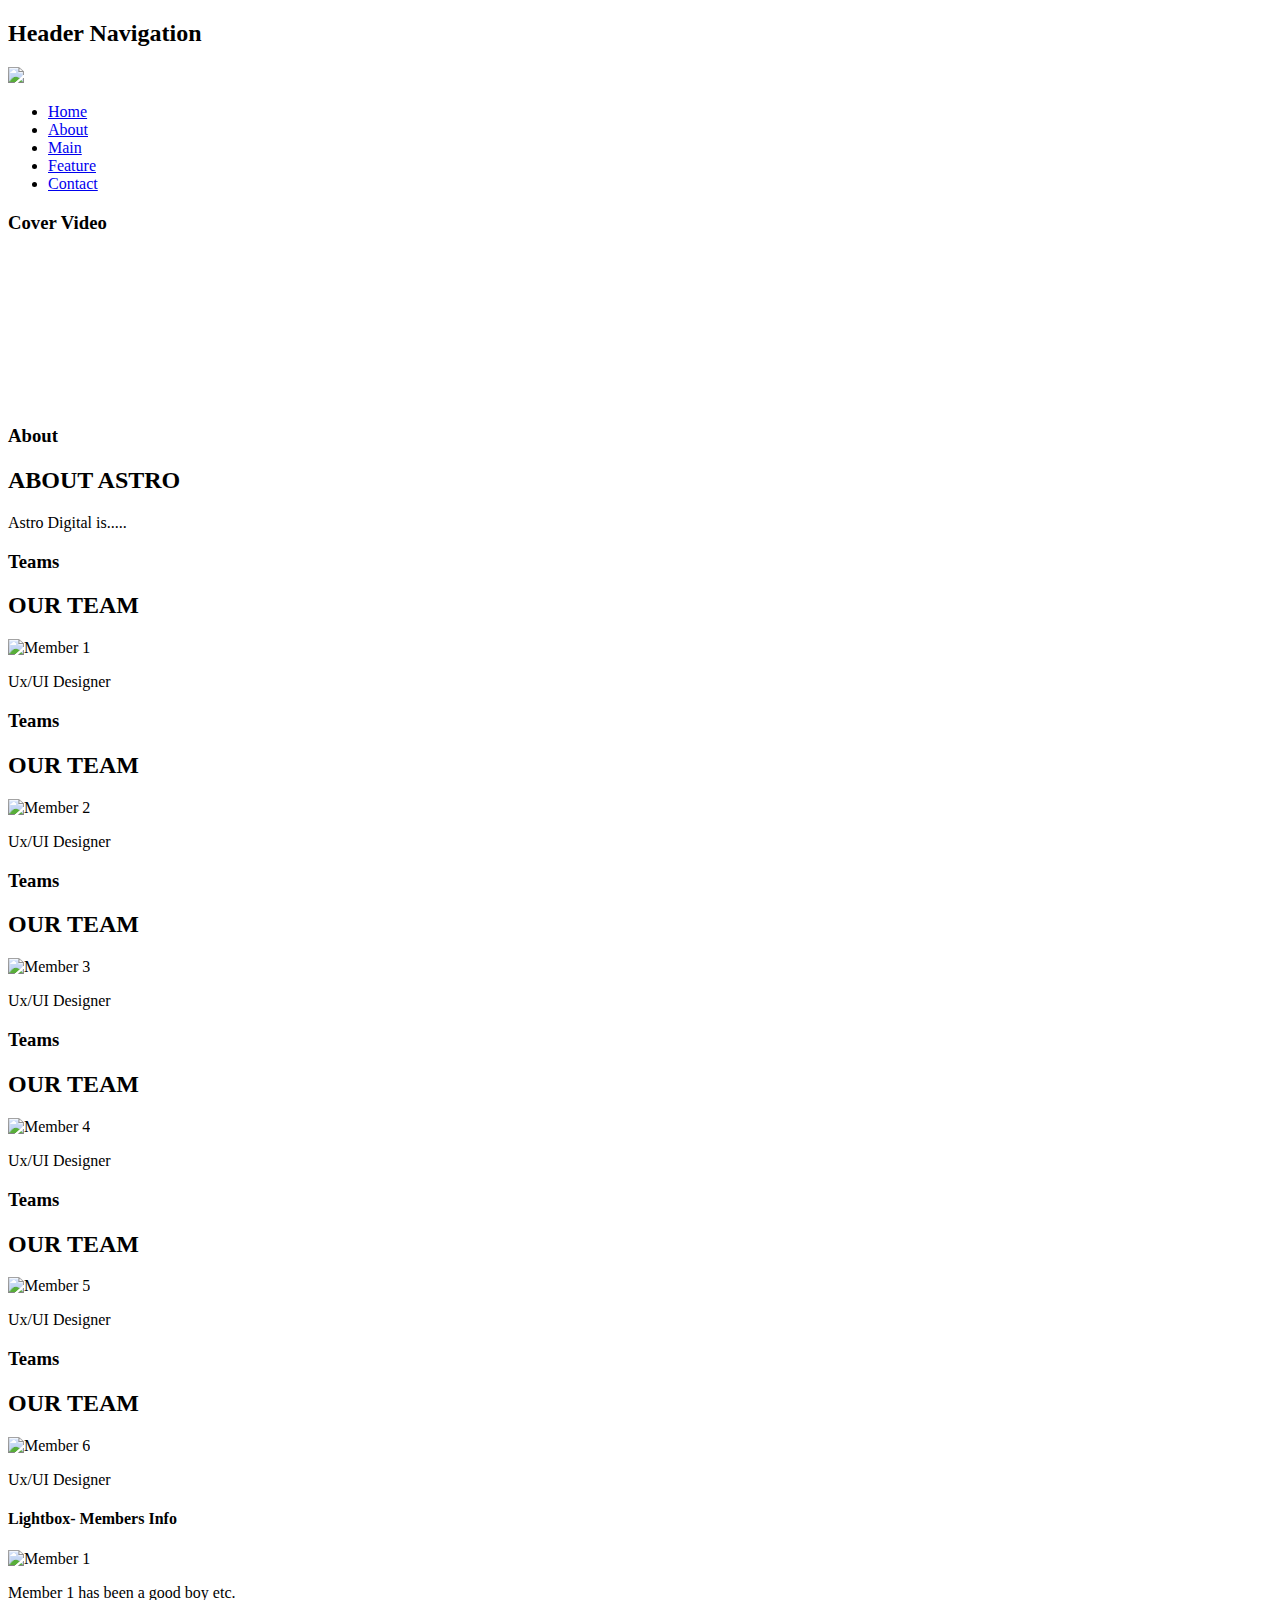
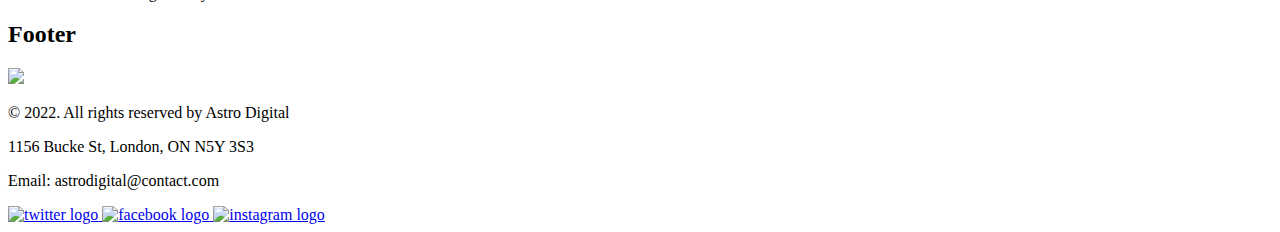
==== about.html @ aed61c54 "created some html files 2" ====
<!DOCTYPE html>
<html lang="en">
<head>
    <meta charset="UTF-8">
    <meta http-equiv="X-UA-Compatible" content="IE=edge">
    <meta name="viewport" content="width=device-width, initial-scale=1.0">
    <title>Astro Digital Home</title>
    <link rel="stylesheet" href="css/main.css">
</head>

<!-- this is all just rough html from my memory, 
    you can change anything in here that you need to get it all working as intended -->

    <!-- as long as it mostly looks like the wireframe (but with colour)
    we should be ok -->

    <!-- Look at the wireframe to build other pages, should be in discord -->

<body>
    <div>
    <header>
        <nav id="mainNav">
            <h2 class="hidden">Header Navigation</h2>
            <div id="Logo">
                <img src="images/main_logo">
            </div>
            <ul class="navList">
                <li> <a class="navLink selected" href="index.html">Home</a> </li>
                <li> <a class="navLink" href="about.html">About</a> </li>
                <li> <a class="navLink" href="main.html">Main</a> </li>
                <li> <a class="navLink" href="feature.html">Feature</a> </li>
                <li> <a class="navLink" href="contact.html">Contact</a> </li>
            </ul>
        </nav>
    </header>
    </div>

    <main>
        <div>
            <h3 class="hidden">Cover Video</h3>
            <section class="Video">
                <video src="assets/Ad.mp4"></video>
            </section>
        </div>

        <div>
            <h3 class="hidden">About </h3>
            <h2>ABOUT ASTRO</h2>
            <section class="Info">
                <p>Astro Digital is.....</p>
            </section>
        </div>

        <div>
            <h3 class="hidden">Teams</h3>
            <h2>OUR TEAM</h2>
            <section class="Members">
                <img src="" alt="Member 1">
                <p>Ux/UI Designer</p>
            </section>
        </div>

         <div>
            <h3 class="hidden">Teams</h3>
            <h2>OUR TEAM</h2>
            <section class="Members">
                <img src="" alt="Member 2">
                <p>Ux/UI Designer</p>
            </section>
        </div>

         <div>
            <h3 class="hidden">Teams</h3>
            <h2>OUR TEAM</h2>
            <section class="Members">
                <img src="" alt="Member 3">
                <p>Ux/UI Designer</p>
            </section>
        </div>

         <div>
            <h3 class="hidden">Teams</h3>
            <h2>OUR TEAM</h2>
            <section class="Members">
                <img src="" alt="Member 4">
                <p>Ux/UI Designer</p>
            </section>
        </div>

         <div>
            <h3 class="hidden">Teams</h3>
            <h2>OUR TEAM</h2>
            <section class="Members">
                <img src="" alt="Member 5">
                <p>Ux/UI Designer</p>
            </section>
        </div>

         <div>
            <h3 class="hidden">Teams</h3>
            <h2>OUR TEAM</h2>
            <section class="Members">
                <img src="" alt="Member 6">
                <p>Ux/UI Designer</p>
            </section>
        </div>


        <!--Lightbox div -->
        <div>
            <h4 class="hidden">Lightbox- Members Info</h4>
            <section>
                <img src="" alt="Member 1">
                <p>Member 1 has been a good boy etc.</p>
            </section>
        </div>

        
  
    </main>

    <footer>
        <h2 class="hidden"> Footer </h2>

        <section>
        <img src="images/main_logo">
        </section>

        <section>
            <p> © 2022. All rights reserved by Astro Digital </p>
            <p> 1156 Bucke St, London, ON N5Y 3S3 </p>
            <p> Email: astrodigital@contact.com </p>
        </section>

        <section> <!-- Social logos aligned on the footer -->
                <a class="social" href="https://twitter.com/">
                    <img src="./images/twitter.svg" alt="twitter logo">
                </a>
                <a class="social" href="https://facebook.com/">
                    <img src="./images/facebook.svg" alt="facebook logo">
                </a>
                <a class="social" href="https://instagram.com/">
                    <img src="./images/instagram.svg" alt="instagram logo">
                </a>
        </section>

    </footer>

    <script src="js/main.js"></script>
</body>
</html>
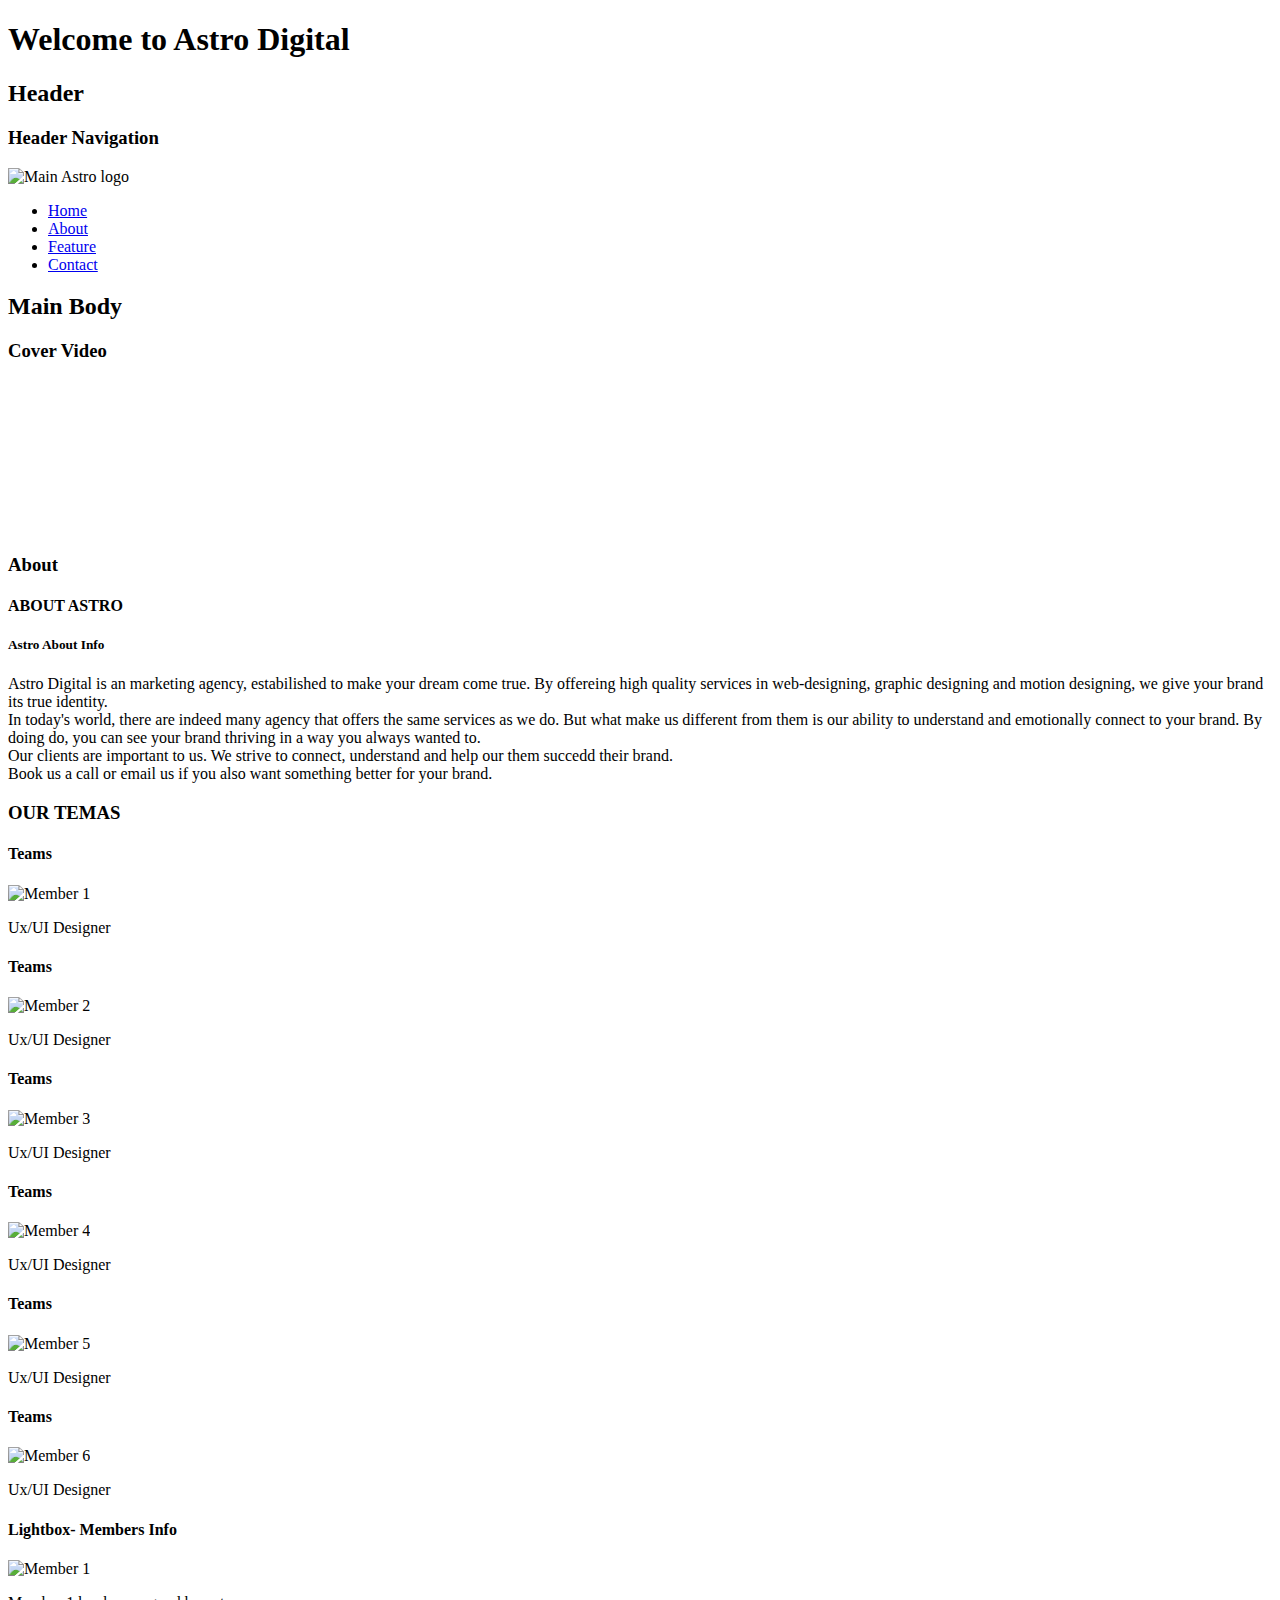
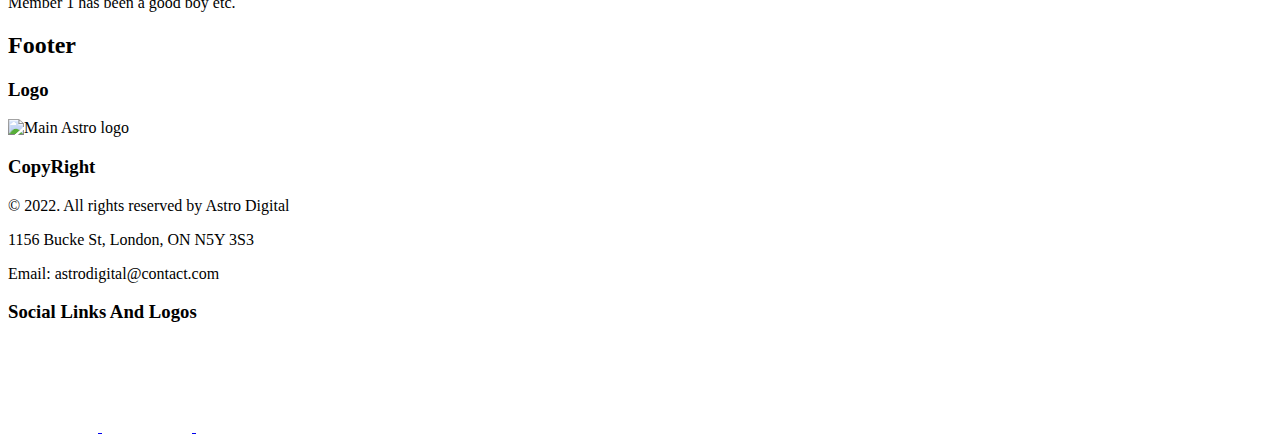
==== commit 0628e426: "added HTMl" ====
--- a/about.html
+++ b/about.html
@@ -17,132 +17,139 @@
     <!-- Look at the wireframe to build other pages, should be in discord -->
 
 <body>
-    <div>
+    <h1>Welcome to Astro Digital</h1>
     <header>
+        <h2 class="hidden">Header</h2>
         <nav id="mainNav">
-            <h2 class="hidden">Header Navigation</h2>
+            <h3 class="hidden">Header Navigation</h3>
             <div id="Logo">
-                <img src="images/main_logo">
+                <img src="images/main_logo" alt="Main Astro logo">
             </div>
             <ul class="navList">
                 <li> <a class="navLink selected" href="index.html">Home</a> </li>
                 <li> <a class="navLink" href="about.html">About</a> </li>
-                <li> <a class="navLink" href="main.html">Main</a> </li>
                 <li> <a class="navLink" href="feature.html">Feature</a> </li>
                 <li> <a class="navLink" href="contact.html">Contact</a> </li>
             </ul>
         </nav>
     </header>
-    </div>
 
     <main>
+        <h2 class="hidden">Main Body</h2>
+
         <div>
-            <h3 class="hidden">Cover Video</h3>
             <section class="Video">
+                <h3 class="hidden">Cover Video</h3>
                 <video src="assets/Ad.mp4"></video>
             </section>
         </div>
 
         <div>
             <h3 class="hidden">About </h3>
-            <h2>ABOUT ASTRO</h2>
+            <h4>ABOUT ASTRO</h4>
             <section class="Info">
-                <p>Astro Digital is.....</p>
+                <h5 class="hidden">Astro About Info</h5>
+                <p>Astro Digital is an marketing agency, estabilished to make your dream come true. By offereing high quality services in web-designing, graphic designing and motion designing, we give your brand its true identity. 
+                <br>In today's world, there are indeed many agency that offers the same services as we do. But what make us different from them is our ability to understand and emotionally connect to your brand. By doing do, you can see your brand thriving in a way you always wanted to.
+                <br>Our clients are important to us.
+                We strive to connect, understand and help our them  succedd their brand. <br>Book us a call or email us if you also want something better for your brand.  </p>
             </section>
         </div>
 
-        <div>
-            <h3 class="hidden">Teams</h3>
-            <h2>OUR TEAM</h2>
-            <section class="Members">
-                <img src="" alt="Member 1">
-                <p>Ux/UI Designer</p>
-            </section>
-        </div>
+        <!--Team Info Section -->
+        <section>
+            <h3>OUR TEMAS</h3>
+            <div>
+                <section class="Members">
+                    <h4 class="hidden">Teams</h4>
+                    <img src="teams/immama_ayoub/imma" alt="Member 1">
+                    <p>Ux/UI Designer</p>
+                </section>
+            </div>
 
-         <div>
-            <h3 class="hidden">Teams</h3>
-            <h2>OUR TEAM</h2>
-            <section class="Members">
-                <img src="" alt="Member 2">
-                <p>Ux/UI Designer</p>
-            </section>
-        </div>
+             <div>
+                <section class="Members">
+                    <h4 class="hidden">Teams</h4>
+                    <img src="images/motion_1" alt="Member 2">
+                    <p>Ux/UI Designer</p>
+                </section>
+            </div>
 
-         <div>
-            <h3 class="hidden">Teams</h3>
-            <h2>OUR TEAM</h2>
-            <section class="Members">
-                <img src="" alt="Member 3">
-                <p>Ux/UI Designer</p>
-            </section>
-        </div>
+            <div>
+                <section class="Members">
+                    <h4 class="hidden">Teams</h4>
+                    <img src="images/motion_1" alt="Member 3">
+                    <p>Ux/UI Designer</p>
+                </section>
+            </div>
 
-         <div>
-            <h3 class="hidden">Teams</h3>
-            <h2>OUR TEAM</h2>
-            <section class="Members">
-                <img src="" alt="Member 4">
-                <p>Ux/UI Designer</p>
-            </section>
-        </div>
+             <div>
+                <section class="Members">
+                    <h4 class="hidden">Teams</h4>
+                    <img src="images/motion_1" alt="Member 4">
+                    <p>Ux/UI Designer</p>
+                </section>
+            </div>
 
-         <div>
-            <h3 class="hidden">Teams</h3>
-            <h2>OUR TEAM</h2>
-            <section class="Members">
-                <img src="" alt="Member 5">
-                <p>Ux/UI Designer</p>
-            </section>
-        </div>
+             <div>
+                <section class="Members">
+                    <h4 class="hidden">Teams</h4>
+                    <img src="images/motion_1" alt="Member 5">
+                    <p>Ux/UI Designer</p>
+                </section>
+            </div>
 
-         <div>
-            <h3 class="hidden">Teams</h3>
-            <h2>OUR TEAM</h2>
-            <section class="Members">
-                <img src="" alt="Member 6">
-                <p>Ux/UI Designer</p>
-            </section>
-        </div>
+             <div>
+                <section class="Members">
+                    <h4 class="hidden">Teams</h4>
+                    <img src="images/motion_1" alt="Member 6">
+                    <p>Ux/UI Designer</p>
+                </section>
+            </div>
+            
+        </section>
+  
 
 
         <!--Lightbox div -->
         <div>
-            <h4 class="hidden">Lightbox- Members Info</h4>
             <section>
-                <img src="" alt="Member 1">
+                <h4 class="hidden">Lightbox- Members Info</h4>
+                <img src="images/motion_1" alt="Member 1">
                 <p>Member 1 has been a good boy etc.</p>
             </section>
         </div>
+    </main>
 
-        
-  
-    </main>
 
     <footer>
         <h2 class="hidden"> Footer </h2>
 
         <section>
-        <img src="images/main_logo">
+            <h3 class="hidden">Logo</h3>
+            <img src="images/main_logo" alt="Main Astro logo">
         </section>
 
         <section>
+            <h3 class="hidden">CopyRight</h3>
             <p> © 2022. All rights reserved by Astro Digital </p>
             <p> 1156 Bucke St, London, ON N5Y 3S3 </p>
             <p> Email: astrodigital@contact.com </p>
         </section>
 
-        <section> <!-- Social logos aligned on the footer -->
+        <section><!-- Social logos aligned on the footer -->
+            <h3 class="hidden">Social Links And Logos</h3>
                 <a class="social" href="https://twitter.com/">
-                    <img src="./images/twitter.svg" alt="twitter logo">
+                    <img src="assets/twitter.svg" alt="twitter logo">
                 </a>
                 <a class="social" href="https://facebook.com/">
-                    <img src="./images/facebook.svg" alt="facebook logo">
+                    <img src="assets/face.svg" alt="facebook logo">
                 </a>
                 <a class="social" href="https://instagram.com/">
-                    <img src="./images/instagram.svg" alt="instagram logo">
+                    <img src="assets/insta.svg" alt="instagram logo">
                 </a>
         </section>
+
 
     </footer>
 
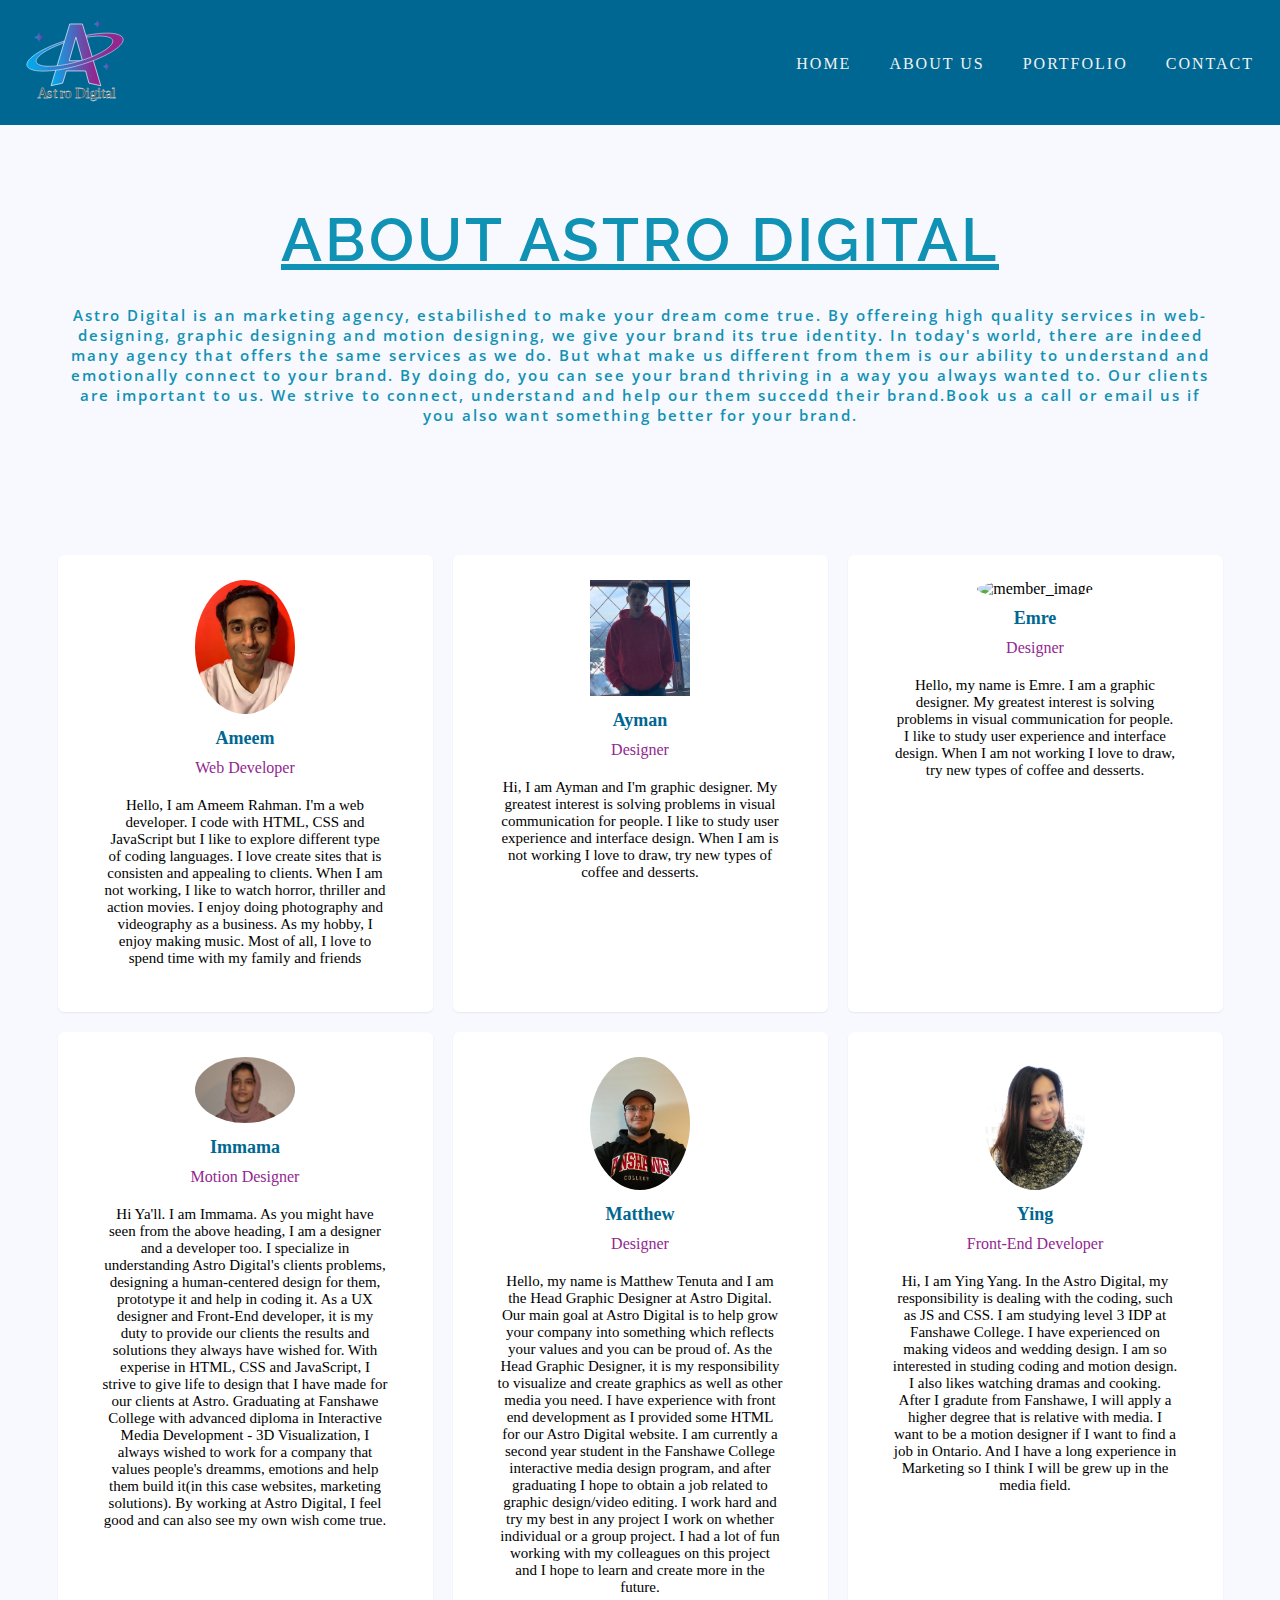
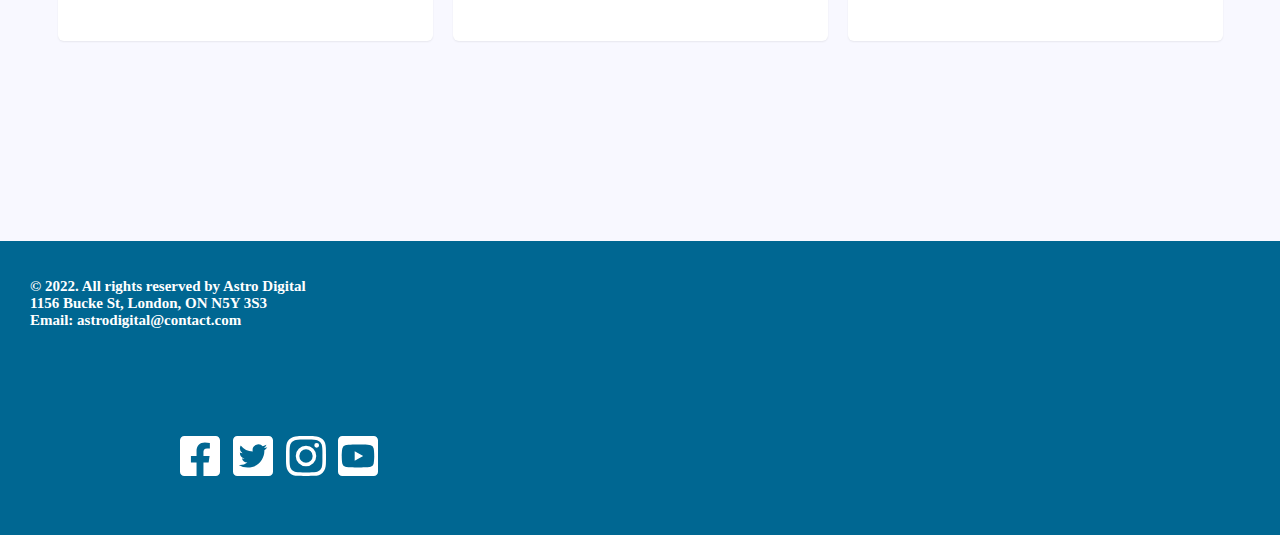
==== commit 91961078: "well, were done" ====
--- a/about.html
+++ b/about.html
@@ -1,158 +1,146 @@
 <!DOCTYPE html>
 <html lang="en">
-<head>
-    <meta charset="UTF-8">
-    <meta http-equiv="X-UA-Compatible" content="IE=edge">
-    <meta name="viewport" content="width=device-width, initial-scale=1.0">
-    <title>Astro Digital Home</title>
-    <link rel="stylesheet" href="css/main.css">
-</head>
+    <head>
+        <!-- Meta Tags Section -->
+        <meta charset="UTF-8">
+        <meta http-equiv="X-UA-Compatible" content="IE=edge">
+        <meta name="viewport" content="width=device-width, initial-scale=1.0">
+        <!-- Title Section  -->
+        <title>Astro Digital</title>
+        <!-- Link Tags Section-->
+        <link rel="icon" type="image/png" href="images/main_logo_2.png">
+        <link rel="stylesheet" href="https://use.typekit.net/scl7hpg.css">
+        <link rel="preconnect" href="https://fonts.googleapis.com">
+        <link rel="preconnect" href="https://fonts.gstatic.com" crossorigin>
+        <link href="https://fonts.googleapis.com/css2?family=Raleway:ital,wght@0,100;0,200;0,300;0,400;0,500;0,600;0,700;0,800;0,900;1,100;1,200;1,300;1,400;1,500;1,600;1,700;1,800;1,900&display=swap" rel="stylesheet">
+        <link rel="stylesheet" href="css/style.css">
+        <link href="https://fonts.googleapis.com/css2?family=Open+Sans:ital,wght@0,300;0,400;0,500;0,600;0,700;0,800;1,300;1,400;1,500;1,600;1,700;1,800&display=swap" rel="stylesheet">
+    </head>
+    <body>
+        <!-- Navigation Bar + Logo -->
+        <main>
+            <div>
+                <div class="nav-logo">
+                    <img class="logo-img" src="images/astro_logo_svg.svg" width="130" height="auto" ALT="align box" align="center">
+                    <nav>
+                        <ul>
+                            <li><a href="index.html">Home</a></li>
+                            <li><a href="about.html">About Us</a></li>
+                            <li><a href="portfolio.html">Portfolio</a></li>
+                            <li><a href="contact.html">Contact</a></li>
+                        </ul>
+                    </nav>
+                </div>
+            </div>
+            <!-- About Page -->
+            <div>
+                <div>
+                    <h4 class="astro-title"><u>About Astro Digital</u></h4>
+                </div>
+                <div>
+                    <p class="astro-par">
+                        Astro Digital is an marketing agency, estabilished to make your dream come true. By offereing high quality services in web-designing, graphic designing and motion designing, we give your brand its true identity. In today's world, there are indeed many agency that offers the same services as we do. But what make us different from them is our ability to understand and emotionally connect to your brand. By doing do, you can see your brand thriving in a way you always wanted to. Our clients are important to us. We strive to connect, understand and help our them succedd their brand.Book us a call or email us if you also want something better for your brand. 
+                    </p>
+                </div>
+            </div>
+            <!--Team Info Section -->
+            <div class="team-container">
 
-<!-- this is all just rough html from my memory, 
-    you can change anything in here that you need to get it all working as intended -->
-
-    <!-- as long as it mostly looks like the wireframe (but with colour)
-    we should be ok -->
-
-    <!-- Look at the wireframe to build other pages, should be in discord -->
-
-<body>
-    <h1>Welcome to Astro Digital</h1>
-    <header>
-        <h2 class="hidden">Header</h2>
-        <nav id="mainNav">
-            <h3 class="hidden">Header Navigation</h3>
-            <div id="Logo">
-                <img src="images/main_logo" alt="Main Astro logo">
-            </div>
-            <ul class="navList">
-                <li> <a class="navLink selected" href="index.html">Home</a> </li>
-                <li> <a class="navLink" href="about.html">About</a> </li>
-                <li> <a class="navLink" href="feature.html">Feature</a> </li>
-                <li> <a class="navLink" href="contact.html">Contact</a> </li>
-            </ul>
-        </nav>
-    </header>
-
-    <main>
-        <h2 class="hidden">Main Body</h2>
-
-        <div>
-            <section class="Video">
-                <h3 class="hidden">Cover Video</h3>
-                <video src="assets/Ad.mp4"></video>
-            </section>
-        </div>
-
-        <div>
-            <h3 class="hidden">About </h3>
-            <h4>ABOUT ASTRO</h4>
-            <section class="Info">
-                <h5 class="hidden">Astro About Info</h5>
-                <p>Astro Digital is an marketing agency, estabilished to make your dream come true. By offereing high quality services in web-designing, graphic designing and motion designing, we give your brand its true identity. 
-                <br>In today's world, there are indeed many agency that offers the same services as we do. But what make us different from them is our ability to understand and emotionally connect to your brand. By doing do, you can see your brand thriving in a way you always wanted to.
-                <br>Our clients are important to us.
-                We strive to connect, understand and help our them  succedd their brand. <br>Book us a call or email us if you also want something better for your brand.  </p>
-            </section>
-        </div>
-
-        <!--Team Info Section -->
-        <section>
-            <h3>OUR TEMAS</h3>
-            <div>
-                <section class="Members">
-                    <h4 class="hidden">Teams</h4>
-                    <img src="teams/immama_ayoub/imma" alt="Member 1">
-                    <p>Ux/UI Designer</p>
-                </section>
+                <div class="team-astro">
+                    <div class="astro-member">
+                        <img class="aTeam" src="teams/ameem/Ameem.jpg" alt="member_image">
+                        <h3 style="font-size: 18px; padding: 10px;">Ameem</h3>
+                        <span style="font-size: 16px;">Web Developer</span>
+                        <p style="font-size: 15px; padding: 20px">
+                            Hello, I am Ameem Rahman. I'm a web developer. I code with HTML, CSS and JavaScript but I like to explore different type of coding languages. I love create sites that is consisten and appealing to clients. When I am not working, I like to watch horror, thriller and action movies. I enjoy doing photography and videography as a business. As my hobby, I enjoy making music. Most of all, I love to spend time with my family and friends
+                        </p>
+                    </div>
+                    <div class="astro-member">
+                        <img src="teams/Ayman oualifi/ayman.jpg" alt="member_image">
+                        <h3 style="font-size: 18px; padding: 10px">Ayman</h3>
+                        <span style="font-size: 16px;">Designer</span>
+                        <p style="font-size: 15px; padding: 20px">
+                            Hi, I am Ayman and I'm graphic designer. My greatest interest is solving problems in visual communication for people. I like to study user experience and interface design. When I am is not working I love to draw, try new types of coffee and desserts.
+                        </p>
+                    </div>
+                    <div class="astro-member">
+                        <img class="aTeam" src="teams/emre-usun/emre.png" alt="member_image">
+                        <h3 style="font-size: 18px; padding: 10px;">Emre</h3>
+                        <span style="font-size: 16px;">Designer</span>
+                        <p style="font-size: 15px; padding: 20px">
+                            Hello, my name is Emre. I am a graphic designer. My greatest interest is solving problems in visual communication for people. I like to study user experience and interface design. When I am not working I love to draw, try new types of coffee and desserts.
+                        </p>
+                    </div>
+                    <br><br>
+                    <div class="astro-member">
+                        <img class="aTeam" src="teams/immama_ayoub/imma.JPG" alt="member_image">
+                        <h3 style="font-size: 18px; padding: 10px;">Immama</h3>
+                        <span style="font-size: 16px;">Motion Designer</span>
+                        <p style="font-size: 15px; padding: 20px">
+                            Hi Ya'll. I am Immama. As you might have seen from the above heading, I am a designer and a developer too. I specialize in understanding Astro Digital's clients problems, designing a human-centered design for them, prototype it and help in coding it. As a UX designer and Front-End developer, it is my duty to provide our clients the results and solutions they always have wished for. With experise in HTML, CSS and JavaScript, I strive to give life to design that I have made for our clients at Astro. Graduating at Fanshawe College with advanced diploma in Interactive Media Development - 3D Visualization, I always wished to work for a company that values people's dreamms, emotions and help them build it(in this case websites, marketing solutions). By working at Astro Digital, I feel good and can also see my own wish come true.
+                        </p>
+                    </div>
+                    <div class="astro-member">
+                        <img class="aTeam" src="teams/matthew_tenuta/matthew_about_photo.jpg" alt="member_image">
+                        <h3 style="font-size: 18px; padding: 10px;">Matthew</h3>
+                        <span style="font-size: 16px;">Designer</span>
+                        <p style="font-size: 15px; padding: 20px">
+                            Hello, my name is Matthew Tenuta and I am the Head Graphic Designer at Astro Digital. Our main goal at Astro Digital is to help grow your company into something which reflects your values and you can be proud of. As the Head Graphic Designer, it is my responsibility to visualize and create graphics as well as other media you need. I have experience with front end development as I provided some HTML for our Astro Digital website. I am currently a second year student in the Fanshawe College interactive media design program, and after graduating I hope to obtain a job related to graphic design/video editing. I work hard and try my best in any project I work on whether individual or a group project. I had a lot of fun working with my colleagues on this project and I hope to learn and create more in the future.
+                        </p>
+                    </div>
+                    <div class="astro-member">
+                        <img class="aTeam" src="teams/bio_ying/ying.jpg" alt="member_image">
+                        <h3 style="font-size: 18px; padding: 10px;">Ying</h3>
+                        <span style="font-size: 16px;">Front-End Developer</span>
+                        <p style="font-size: 15px; padding: 20px">
+                            Hi, I am Ying Yang. In the Astro Digital, my responsibility is dealing with the coding, such as JS and CSS. I am studying level 3 IDP at Fanshawe College. I have experienced on making videos and wedding design. I am so interested in studing coding and motion design. I also likes watching dramas and cooking. After I gradute from Fanshawe, I will apply a higher degree that is relative with media. I want to be a motion designer if I want to find a job in Ontario. And I have a long experience in Marketing so I think I will be grew up in the media field.
+                        </p>
+                    </div>
+                </div>
             </div>
 
-             <div>
-                <section class="Members">
-                    <h4 class="hidden">Teams</h4>
-                    <img src="images/motion_1" alt="Member 2">
-                    <p>Ux/UI Designer</p>
-                </section>
+            <!-- Footer -->
+            <div>
+                <footer>
+                    <div>
+                        <div class="footer-row">
+                            <div class="footer-column">
+                                <div class="footer-left">
+                                    <h4>
+                                        © 2022. All rights reserved by Astro Digital
+                                        <br>
+                                        1156 Bucke St, London, ON N5Y 3S3
+                                        <br>
+                                        Email: astrodigital@contact.com
+                                    </h4>
+                                </div>
+                            </div>
+                            <div class="footer-column">
+                                <div class="footer-center">
+                                    <img src="/images/main_logo_2.png" alt="" width="100" height="auto" allign="center">
+                                </div>
+                            </div>
+                            <div class="footer-column">
+                                <div class="footer-container">
+                                    <div>
+                                        <img src="/assets/face.svg" alt="" width="40">
+                                    </div>
+                                    <div>
+                                        <img src="/assets/twitter.svg" alt="" width="40">
+                                    </div>
+                                    <div>
+                                        <img src="/assets/insta.svg" alt="" width="40">
+                                    </div>
+                                    <div>
+                                        <img src="/assets/youtube.svg" alt="" width="40">
+                                    </div>
+                                </div>
+                            </div>
+                        </div>
+                    </div>
+                </footer>
             </div>
-
-            <div>
-                <section class="Members">
-                    <h4 class="hidden">Teams</h4>
-                    <img src="images/motion_1" alt="Member 3">
-                    <p>Ux/UI Designer</p>
-                </section>
-            </div>
-
-             <div>
-                <section class="Members">
-                    <h4 class="hidden">Teams</h4>
-                    <img src="images/motion_1" alt="Member 4">
-                    <p>Ux/UI Designer</p>
-                </section>
-            </div>
-
-             <div>
-                <section class="Members">
-                    <h4 class="hidden">Teams</h4>
-                    <img src="images/motion_1" alt="Member 5">
-                    <p>Ux/UI Designer</p>
-                </section>
-            </div>
-
-             <div>
-                <section class="Members">
-                    <h4 class="hidden">Teams</h4>
-                    <img src="images/motion_1" alt="Member 6">
-                    <p>Ux/UI Designer</p>
-                </section>
-            </div>
-            
-        </section>
-  
-
-
-        <!--Lightbox div -->
-        <div>
-            <section>
-                <h4 class="hidden">Lightbox- Members Info</h4>
-                <img src="images/motion_1" alt="Member 1">
-                <p>Member 1 has been a good boy etc.</p>
-            </section>
-        </div>
-    </main>
-
-
-    <footer>
-        <h2 class="hidden"> Footer </h2>
-
-        <section>
-            <h3 class="hidden">Logo</h3>
-            <img src="images/main_logo" alt="Main Astro logo">
-        </section>
-
-        <section>
-            <h3 class="hidden">CopyRight</h3>
-            <p> © 2022. All rights reserved by Astro Digital </p>
-            <p> 1156 Bucke St, London, ON N5Y 3S3 </p>
-            <p> Email: astrodigital@contact.com </p>
-        </section>
-
-        <section><!-- Social logos aligned on the footer -->
-            <h3 class="hidden">Social Links And Logos</h3>
-                <a class="social" href="https://twitter.com/">
-                    <img src="assets/twitter.svg" alt="twitter logo">
-                </a>
-                <a class="social" href="https://facebook.com/">
-                    <img src="assets/face.svg" alt="facebook logo">
-                </a>
-                <a class="social" href="https://instagram.com/">
-                    <img src="assets/insta.svg" alt="instagram logo">
-                </a>
-        </section>
-
-
-    </footer>
-
-    <script src="js/main.js"></script>
-</body>
+        </main>
+        <script src="js/main.js"></script>
+    </body>
 </html>--- a/css/style.css
+++ b/css/style.css
@@ -0,0 +1,596 @@
+@charset "UTF-8";
+
+/* Main */
+
+/* Body + HTML Section */
+
+body{
+    margin: 0;
+    padding: 0;
+    background: ghostwhite;
+}
+
+html body {
+    height: 100%;
+}
+
+/* Navigation + Logo Section */
+
+nav{
+    float: right;
+    margin: 0;
+    overflow:hidden;
+    text-align: center;
+    margin-top: 40px;
+    margin-right: 10px;
+    text-transform: uppercase;
+    letter-spacing: 2px;
+    font-size: 16px;
+    font-family: video,serif;
+    font-weight: 400;
+    font-style: normal;
+}
+
+nav ul{
+    margin: 0;
+    padding: 0;
+}
+
+nav ul li{
+    display: inline-block;
+    list-style-type: none;
+}
+
+nav > ul > li > a{
+    color: #F2F2F2;
+    display: block;
+    line-height: 2em;
+    padding: 0.5em 1em;
+    text-decoration: none;
+}
+
+.logo-img{
+    float: left;
+    position: relative;
+    margin: 10px 15px 15px 10px;
+}
+.nav-logo{
+    background:#006792;
+    overflow: hidden;
+}
+
+/* Home Section */
+
+/* Hero Image */
+
+* {
+    margin: 0;
+    padding: 0;
+}
+
+#container {
+    width: 100vw;
+    height: 100vh;
+    max-width: 100%;
+    background: center / cover no-repeat url("/images/cover_pic.jpg");
+    position: relative;
+    z-index: -999;
+}
+
+#hero-text {
+    z-index: 1;
+    position: relative;
+    display: flex;
+    justify-content: center;
+    align-items: center;
+    width: 100vw;
+    height: 100vh;
+}
+
+#hero-text h1 {
+    text-transform: capitalize;
+    /*    font-size: calc(2rem + 0.9vw);*/
+    color: hsl(216, 33%, 97%);
+    font-family: uniwars, sans-serif;
+    font-weight: 600;
+    font-style: normal;
+    margin-left: 22px;
+    font-size: 55px;
+    text-align:center;
+    /*    margin-top: -50px;*/
+}
+
+#overlay {
+    background: #000;
+    width: 100%;
+    height: 100%;
+    opacity: 0.7;
+    position: absolute;
+    top: 0;
+}
+
+.container {
+    position: relative;
+}
+
+.button {
+    background-color: #92278F;
+    border: solid #682860 6px;
+    color: #F2F2F2;
+    padding: 10px 20px;
+    text-align: center;
+    text-decoration: none;
+    display: inline-block;
+    /*    margin: 4px 2px;*/
+    cursor: pointer;
+    border-radius: 30px;
+    width: 180px;
+    height: 60px;
+    position: absolute;
+    top: 50%;
+    margin-left: -80px;
+    margin-top: -240px;
+    font-size: 16px;
+    font-family: 'Raleway', sans-serif;
+    font-weight: 600;
+    text-transform: uppercase;
+    letter-spacing: 2px;
+}
+
+.wrapper {
+    text-align: center;
+}
+
+/* Services Section */
+
+.grid-container {
+    display: grid;
+    grid-template-columns: repeat(3, 1fr);
+}
+
+.content {
+    margin: 2em;
+    border: 5px solid #006792;
+    border-radius: 5px;
+    background: #006792;
+    height: 868px;
+    padding: 6px;
+}
+
+.content p {
+    word-break: break-word;
+}
+
+.ser-head {
+    font-size: 60px;
+    font-family: 'Raleway', sans-serif;
+    font-weight: 600;
+    text-transform: uppercase;
+    letter-spacing: 3px;
+    text-align: center;
+    color: #1092B4;
+    padding: 30px; 
+    margin-top: 50px;
+    margin-bottom: 80px;
+}
+
+.ser-title {
+    font-size: 27px;
+    font-family: 'Raleway', sans-serif;
+    font-weight: 600;
+    text-transform: capitalize;
+    letter-spacing: 2px;
+    text-align: center;
+    color: white;
+    padding: 30px; 
+    margin-top: -40px;
+}
+
+.ser-par {
+    font-size: 15px;
+    font-family: 'Open Sans', sans-serif;
+    font-weight: 600;
+    text-transform: capitalize;
+    letter-spacing: 2px;
+    text-align: center;
+    color: white;
+    margin-left: 15px;
+    margin-right: 15px;
+    padding-top: 5px;
+}
+
+.ser-grid {
+    margin-top: -30px;
+}
+
+.web-coding {
+    width: 140px;
+    height: 140px;
+    margin: auto;
+    display: block;
+    padding: 30px;
+}
+
+.graphic-des {
+    width: 140px;
+    height: 140px;
+    margin: auto;
+    display: block;
+    padding: 30px; 
+}
+
+.motion-des {
+    width: 140px;
+    height: 140px;
+    margin: auto;
+    display: block;
+    padding: 30px; 
+}
+
+/* About Astro Digital Section */
+
+.aboutastro-head {
+    font-size: 60px;
+    font-family: 'Raleway', sans-serif;
+    font-weight: 600;
+    text-transform: uppercase;
+    letter-spacing: 2px;
+    text-align: center;
+    color: #92278F;
+    padding: 30px; 
+    margin-top: 50px;
+}
+
+.aboutastro-par {
+    font-size: 15px;
+    font-family: 'Open Sans', sans-serif;
+    font-weight: 600;
+    text-transform: capitalize;
+    letter-spacing: 2px;
+    text-align: left;
+    color: #92278F;
+    padding: 30px; 
+    margin-top: 50px;
+    margin-left: 20px;
+    margin-right: 690px;
+}
+
+/* Our Portfolio Section */
+
+.ourportfolio-head {
+    font-size: 60px;
+    font-family: 'Raleway', sans-serif;
+    font-weight: 600;
+    text-transform: uppercase;
+    letter-spacing: 2px;
+    text-align: center;
+    color: #1092B4;
+    padding: 30px; 
+    margin-top: 50px;
+    margin-bottom: 80px;
+}
+
+.portf-grid-container {
+    display: grid;
+    grid-template-columns: 1fr 1fr 1fr 1fr;
+    grid-gap: 5px;
+}
+.portf-grid-container div {
+    width: 280px;
+    height: 280px;
+    margin: auto;
+}
+
+.button-learn-container {
+    position: relative;
+}
+
+.button-learn {
+    background-color: #1FB5AD;
+    border: solid #1092B4 6px;
+    color: #F2F2F2;
+    padding: 10px 20px;
+    text-align: center;
+    text-decoration: none;
+    display: inline-block;
+    /*    margin: 4px 2px;*/
+    cursor: pointer;
+    border-radius: 30px;
+    width: 160px;
+    height: 60px;
+    position: absolute;
+    top: 50%;
+    margin-left: -80px;
+    margin-top: -225px;
+    font-size: 12px;
+    font-family: 'Raleway', sans-serif;
+    font-weight: 800;
+    text-transform: uppercase;
+    letter-spacing: 2px;
+}
+
+.wrapper-learn {
+    text-align: center;
+}
+
+/* About Section */
+
+.astro-title {
+    font-size: 60px;
+    font-family: 'Raleway', sans-serif;
+    font-weight: 600;
+    text-transform: uppercase;
+    letter-spacing: 3px;
+    text-align: center;
+    color: #1092B4;
+    padding: 30px; 
+    margin-top: 50px;
+    margin-bottom: 80px;
+}
+
+.astro-par {
+    font-size: 15px;
+    font-family: 'Open Sans', sans-serif;
+    font-weight: 600;
+    letter-spacing: 2px;
+    text-align: center;
+    color: #1092B4;
+    margin-left: 70px;
+    margin-right: 70px;
+    margin-top: -80px;
+}
+
+.team-container {
+    margin-top: 120px;
+}
+
+.aTeam {
+    border-radius: 50%;
+}
+
+.team-container .team-astro {
+    width: auto;
+    display: flex;
+    justify-content: center;
+    text-align: center;
+    flex-wrap: wrap;
+    margin-top: 20px;
+}
+
+.team-container .team-astro .astro-member {
+    width: 325px;
+    margin: 10px;
+    background: #fff;
+    border-radius: 6px;
+    box-shadow: 0 1px 2px rgba(0, 0, 0, 0.07);
+    padding: 25px;
+}
+
+.team-container .team-astro .astro-member img {
+    width: 100px;
+}
+
+.team-container .team-astro .astro-member h3 {
+    color: #006792;
+}
+
+.team-container .team-astro .astro-member span {
+    color: #92278F;
+}
+
+.team-container .team .member p {
+    margin: 15px 0;
+    font-weight: 400;
+    color: #999999;
+    text-align: justify;
+}
+
+/* Portfolio Section */
+
+.portfolio-head {
+    font-size: 60px;
+    font-family: 'Raleway', sans-serif;
+    font-weight: 600;
+    text-transform: uppercase;
+    letter-spacing: 2px;
+    text-align: center;
+    color: #92278F;
+    padding: 30px; 
+    margin-top: 50px;
+}
+
+portfolio-par {
+    font-size: 15px;
+    font-family: 'Open Sans', sans-serif;
+    font-weight: 600;
+    text-transform: capitalize;
+    letter-spacing: 2px;
+    text-align: left;
+    color: #92278F;
+    padding: 30px; 
+    margin-top: 100px;
+}
+
+.web-services {
+    font-size: 35px;
+    font-family: 'Raleway', sans-serif;
+    font-weight: 600;
+    text-transform: uppercase;
+    letter-spacing: 2px;
+    text-align: center;
+    color: #1092B4;
+    padding: 30px; 
+    margin-top: 80px;
+}
+
+.web-grid-container {
+    display: grid;
+    grid-template-columns: 1fr 1fr 1fr 1fr;
+    grid-gap: 10px;
+    /*    background-color: #2196F3;*/
+    padding: 10px;
+    margin-left: 15px;
+}
+
+.web-grid-container > div {
+    /*    background-color: rgba(255, 255, 255, 0.8);*/
+    text-align: center;
+    padding: 20px 0;
+    font-size: 30px;
+}
+
+.web-item img {
+    border: 1px solid #1092B4;
+
+}
+
+/**/
+
+.graph-services {
+    font-size: 35px;
+    font-family: 'Raleway', sans-serif;
+    font-weight: 600;
+    text-transform: uppercase;
+    letter-spacing: 2px;
+    text-align: center;
+    color: #1092B4;
+    padding: 30px; 
+    margin-top: 80px;
+}
+
+.graph-grid-container {
+    display: grid;
+    grid-template-columns: 1fr 1fr 1fr 1fr;
+    grid-gap: 10px;
+    /*    background-color: #2196F3;*/
+    padding: 10px;
+    margin-left: 15px;
+}
+
+.graph-grid-container > div {
+    /*    background-color: rgba(255, 255, 255, 0.8);*/
+    text-align: center;
+    padding: 10px 0;
+    font-size: 30px;
+}
+
+.graph-item img {
+    border: 1px solid #1092B4;
+
+}
+
+
+
+/**/
+
+.motion-grid-container {
+    display: grid;
+    grid-template-columns: 1fr 1fr 1fr 1fr;
+    grid-gap: 10px;
+    /*    background-color: #2196F3;*/
+    padding: 10px;
+    margin-left: 15px;
+}
+
+.motion-grid-container > div {
+    /*    background-color: rgba(255, 255, 255, 0.8);*/
+    text-align: center;
+    padding: 20px 0;
+    font-size: 30px;
+}
+
+.motion-item img {
+    border: 1px solid #1092B4;
+
+}
+
+.buttonContainer {
+    position: relative;
+}
+
+.button-port {
+    background-color: #92278F;
+    border: solid #682860 6px;
+    color: #F2F2F2;
+    padding: 10px 20px;
+    text-align: center;
+    text-decoration: none;
+    display: inline-block;
+    /*    margin: 4px 2px;*/
+    cursor: pointer;
+    border-radius: 30px;
+    width: 180px;
+    height: 60px;
+    position: absolute;
+    top: 50%;
+    margin-left: -80px;
+    margin-top: -100px;
+    font-size: 16px;
+    font-family: 'Raleway', sans-serif;
+    font-weight: 600;
+    text-transform: uppercase;
+    letter-spacing: 2px;
+}
+
+.wrapper-port {
+    text-align: center;
+}
+
+
+
+/* Footer */
+
+footer {
+    background-color: #006792; 
+    margin-top: 190px;
+}
+
+.footer-column {
+    float: left;
+    width: 33.33%;
+    padding: 10px;
+    height: 127px; 
+}
+
+.footer-row:after {
+    content: "";
+    display: table;
+    clear: both;
+}
+
+.footer-left {
+    margin-top: 20px;
+    color: white;
+    font-size: 15px;
+    font-family: video,serif;
+    font-weight: 100;
+    font-style: normal;
+    margin-left: 20px;
+    margin-top: 27px;
+
+}
+
+.footer-center {
+    text-align: center;
+    margin-top: 20px;
+}
+
+.footer-container {
+    display: grid;
+    grid-template-columns: 1fr 1fr 1fr 1fr;
+    grid-gap: 11px;
+    width: 200px;
+    height: auto;
+    margin-top: 38px;
+    margin-left: 170px;
+}
+.footer-container div {
+    /*    background-color: red;*/
+}
+
+
+
+
+
+
+
